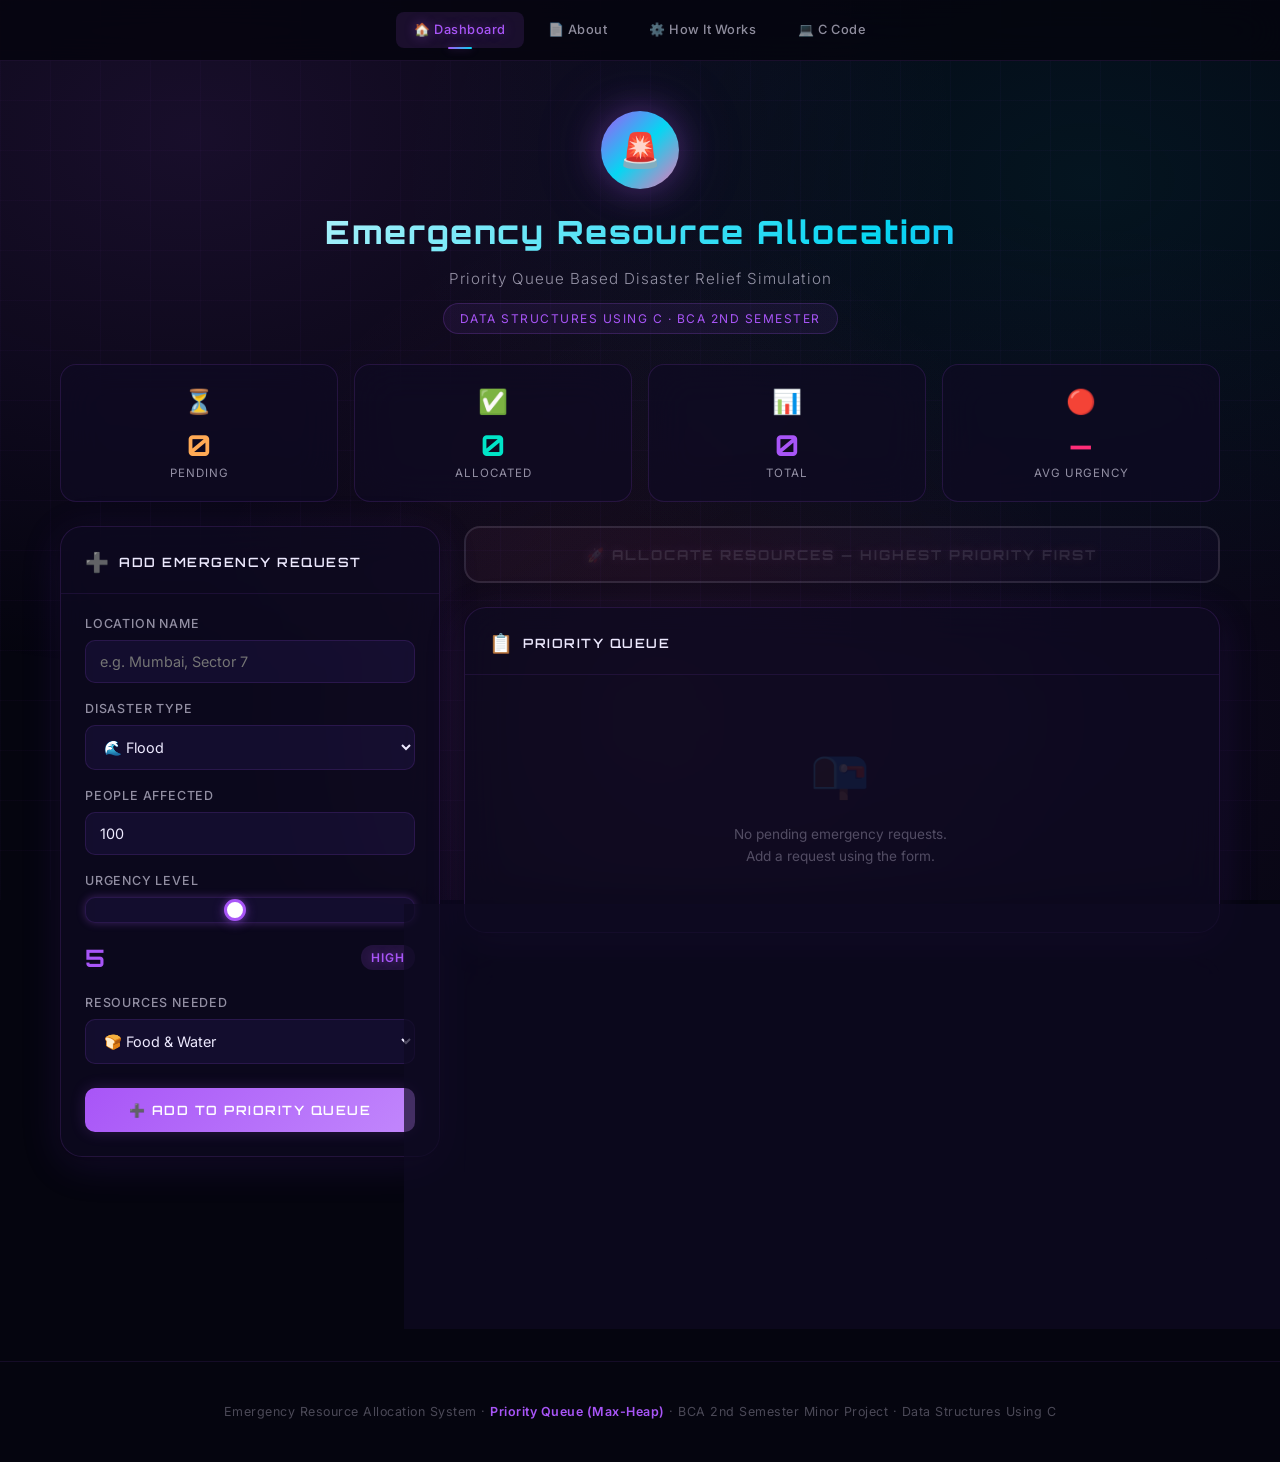
==== web/index.html @ 406c8898 "Initial commit" ====
<!DOCTYPE html>
<html lang="en">
<head>
    <meta charset="UTF-8">
    <meta name="viewport" content="width=device-width, initial-scale=1.0">
    <meta name="description" content="Emergency Resource Allocation System — A simulation using Priority Queue data structure to allocate disaster relief resources based on urgency.">
    <title>Emergency Resource Allocation System</title>
    <link rel="stylesheet" href="style.css">
    <link rel="icon" href="data:image/svg+xml,<svg xmlns='http://www.w3.org/2000/svg' viewBox='0 0 100 100'><text y='.9em' font-size='90'>🚨</text></svg>">
</head>
<body>
    <canvas id="cursorCanvas"></canvas>

    <!-- ===== Navbar ===== -->
    <nav class="navbar">
        <a href="index.html" class="navbar__link navbar__link--active">🏠 Dashboard</a>
        <a href="about.html" class="navbar__link">📄 About</a>
        <a href="how-it-works.html" class="navbar__link">⚙️ How It Works</a>
        <a href="code.html" class="navbar__link">💻 C Code</a>
    </nav>

    <!-- ===== Header ===== -->
    <header class="header">
        <div class="header__icon">🚨</div>
        <h1 class="header__title">Emergency Resource Allocation</h1>
        <p class="header__subtitle">Priority Queue Based Disaster Relief Simulation</p>
        <span class="header__badge">Data Structures Using C · BCA 2nd Semester</span>
    </header>

    <!-- ===== Main App ===== -->
    <main class="app">

        <!-- Stats Bar -->
        <section class="stats-bar" aria-label="Statistics">
            <div class="stat-card stat-card--pending">
                <div class="stat-card__icon">⏳</div>
                <div class="stat-card__value" id="statPending">0</div>
                <div class="stat-card__label">Pending</div>
            </div>
            <div class="stat-card stat-card--allocated">
                <div class="stat-card__icon">✅</div>
                <div class="stat-card__value" id="statAllocated">0</div>
                <div class="stat-card__label">Allocated</div>
            </div>
            <div class="stat-card stat-card--total">
                <div class="stat-card__icon">📊</div>
                <div class="stat-card__value" id="statTotal">0</div>
                <div class="stat-card__label">Total</div>
            </div>
            <div class="stat-card stat-card--urgency">
                <div class="stat-card__icon">🔴</div>
                <div class="stat-card__value" id="statAvgUrgency">—</div>
                <div class="stat-card__label">Avg Urgency</div>
            </div>
        </section>

        <!-- Main Grid -->
        <div class="grid">

            <!-- Left Column — Add Request Form -->
            <aside>
                <div class="card">
                    <div class="card__header">
                        <span class="card__header-icon">➕</span>
                        <h2 class="card__header-title">Add Emergency Request</h2>
                    </div>
                    <div class="card__body">
                        <form id="requestForm">
                            <div class="form-group">
                                <label for="location">Location Name</label>
                                <input type="text" id="location" placeholder="e.g. Mumbai, Sector 7" required>
                            </div>

                            <div class="form-group">
                                <label for="disasterType">Disaster Type</label>
                                <select id="disasterType" required>
                                    <option value="Flood">🌊 Flood</option>
                                    <option value="Earthquake">🏚️ Earthquake</option>
                                    <option value="Fire">🔥 Fire</option>
                                    <option value="Accident">🚨 Accident</option>
                                    <option value="Cyclone">🌀 Cyclone</option>
                                    <option value="Landslide">⛰️ Landslide</option>
                                </select>
                            </div>

                            <div class="form-group">
                                <label for="peopleAffected">People Affected</label>
                                <input type="number" id="peopleAffected" min="1" max="100000" value="100" required>
                            </div>

                            <div class="form-group">
                                <label for="urgency">Urgency Level</label>
                                <div class="urgency-slider-wrapper">
                                    <input type="range" id="urgency" class="urgency-slider" min="1" max="10" value="5">
                                    <div class="urgency-display">
                                        <span class="urgency-value" id="urgencyValue">5</span>
                                        <span class="urgency-label urgency-label--high" id="urgencyLabel">HIGH</span>
                                    </div>
                                </div>
                            </div>

                            <div class="form-group">
                                <label for="resourcesNeeded">Resources Needed</label>
                                <select id="resourcesNeeded" required>
                                    <option value="Food & Water">🍞 Food & Water</option>
                                    <option value="Medical Supplies">💊 Medical Supplies</option>
                                    <option value="Rescue Team">🚁 Rescue Team</option>
                                    <option value="Shelter">🏕️ Shelter</option>
                                    <option value="All Resources">📦 All Resources</option>
                                </select>
                            </div>

                            <button type="submit" class="btn-submit" id="submitBtn">
                                ➕ Add to Priority Queue
                            </button>
                        </form>
                    </div>
                </div>
            </aside>

            <!-- Right Column — Queue + Allocation -->
            <section>
                <!-- Allocate Button -->
                <div class="allocate-section">
                    <button class="btn-allocate" id="allocateBtn" disabled>
                        🚀 Allocate Resources — Highest Priority First
                    </button>
                </div>

                <!-- Priority Queue -->
                <div class="card" style="margin-bottom: 24px;">
                    <div class="card__header">
                        <span class="card__header-icon">📋</span>
                        <h2 class="card__header-title">Priority Queue</h2>
                    </div>
                    <div class="card__body">
                        <ul class="queue-list" id="queueList">
                            <!-- Rendered by JS -->
                        </ul>
                    </div>
                </div>

                <!-- Allocation History -->
                <div class="card">
                    <div class="card__header">
                        <span class="card__header-icon">📜</span>
                        <h2 class="card__header-title">Allocation History</h2>
                    </div>
                    <div class="card__body">
                        <ul class="history-list" id="historyList">
                            <!-- Rendered by JS -->
                        </ul>
                    </div>
                </div>
            </section>

        </div>
    </main>

    <!-- ===== Footer ===== -->
    <footer class="footer">
        <p class="footer__text">
            Emergency Resource Allocation System · 
            <span class="footer__highlight">Priority Queue (Max-Heap)</span> ·
            BCA 2nd Semester Minor Project · Data Structures Using C
        </p>
    </footer>

    <script src="script.js"></script>
    <script src="cursor.js"></script>
</body>
</html>
---- web/style.css ----
/* ============================================================
   EMERGENCY RESOURCE ALLOCATION SYSTEM
   Web Frontend — Neon Cyberpunk Design System
   ============================================================ */

@import url('https://fonts.googleapis.com/css2?family=Inter:wght@300;400;500;600;700&family=Orbitron:wght@400;500;600;700;800;900&display=swap');

/* ---- CSS Custom Properties ---- */
:root {
    /* Background */
    --bg-primary: #05050f;
    --bg-secondary: #0a0a1a;
    --bg-card: rgba(15, 10, 35, 0.7);
    --bg-card-hover: rgba(25, 15, 55, 0.85);
    --bg-glass: rgba(120, 80, 255, 0.04);
    --bg-input: rgba(120, 80, 255, 0.08);

    /* Accent Colors */
    --clr-critical: #ff2d78;
    --clr-critical-glow: rgba(255, 45, 120, 0.45);
    --clr-high: #ff6b9d;
    --clr-warning: #ffaa55;
    --clr-moderate: #e9c46a;
    --clr-safe: #00e5c8;
    --clr-low: #00ff88;
    --clr-info: #5b9dff;
    --clr-accent: #a855f7;
    --clr-accent-glow: rgba(168, 85, 247, 0.35);
    --clr-cyan: #06d6f2;
    --clr-cyan-glow: rgba(6, 214, 242, 0.3);
    --clr-neon-pink: #f472b6;

    /* Text */
    --text-primary: #ede9fe;
    --text-secondary: rgba(237, 233, 254, 0.6);
    --text-muted: rgba(237, 233, 254, 0.3);

    /* Borders */
    --border-subtle: rgba(168, 85, 247, 0.1);
    --border-card: rgba(168, 85, 247, 0.15);

    /* Misc */
    --radius-sm: 10px;
    --radius-md: 16px;
    --radius-lg: 22px;
    --shadow-card: 0 8px 40px rgba(100, 50, 200, 0.15), 0 2px 8px rgba(0,0,0,0.4);
    --transition: 0.3s cubic-bezier(0.4, 0, 0.2, 1);
}

/* ---- Reset ---- */
*, *::before, *::after {
    margin: 0;
    padding: 0;
    box-sizing: border-box;
}

html {
    scroll-behavior: smooth;
}

body {
    font-family: 'Inter', -apple-system, BlinkMacSystemFont, sans-serif;
    background: var(--bg-primary);
    color: var(--text-primary);
    min-height: 100vh;
    line-height: 1.6;
    overflow-x: hidden;
}

/* ---- Canvas Cursor Overlay ---- */
#cursorCanvas {
    position: fixed;
    top: 0;
    left: 0;
    width: 100%;
    height: 100%;
    z-index: 9999;
    pointer-events: none;
}

/* ---- Animated Background ---- */
body::before {
    content: '';
    position: fixed;
    top: 0; left: 0;
    width: 100%; height: 100%;
    background:
        radial-gradient(ellipse at 15% 15%, rgba(168, 85, 247, 0.12) 0%, transparent 50%),
        radial-gradient(ellipse at 85% 20%, rgba(6, 214, 242, 0.08) 0%, transparent 45%),
        radial-gradient(ellipse at 50% 80%, rgba(244, 114, 182, 0.07) 0%, transparent 50%),
        radial-gradient(ellipse at 80% 80%, rgba(168, 85, 247, 0.06) 0%, transparent 50%);
    pointer-events: none;
    z-index: 0;
    animation: bgPulse 8s ease-in-out infinite alternate;
}

@keyframes bgPulse {
    0% { opacity: 0.8; }
    100% { opacity: 1; }
}

/* Grid overlay */
body::after {
    content: '';
    position: fixed;
    top: 0; left: 0;
    width: 100%; height: 100%;
    background-image:
        linear-gradient(rgba(168,85,247,0.03) 1px, transparent 1px),
        linear-gradient(90deg, rgba(168,85,247,0.03) 1px, transparent 1px);
    background-size: 50px 50px;
    pointer-events: none;
    z-index: 0;
}

/* ---- Header ---- */
.header {
    position: relative;
    z-index: 1;
    text-align: center;
    padding: 50px 20px 30px;
}

.header__icon {
    display: inline-flex;
    align-items: center;
    justify-content: center;
    width: 78px;
    height: 78px;
    border-radius: 50%;
    background: linear-gradient(135deg, var(--clr-accent), var(--clr-cyan), var(--clr-neon-pink));
    font-size: 34px;
    margin-bottom: 18px;
    animation: pulse-icon 2.5s ease-in-out infinite;
    box-shadow: 0 0 35px var(--clr-accent-glow), 0 0 80px rgba(168,85,247,0.15);
}

@keyframes pulse-icon {
    0%, 100% { transform: scale(1); box-shadow: 0 0 35px var(--clr-accent-glow); }
    50% { transform: scale(1.1); box-shadow: 0 0 60px var(--clr-accent-glow), 0 0 100px rgba(6,214,242,0.15); }
}

.header__title {
    font-family: 'Orbitron', monospace;
    font-size: 2rem;
    font-weight: 800;
    letter-spacing: 2px;
    background: linear-gradient(135deg, #fff 0%, var(--clr-cyan) 35%, var(--clr-accent) 65%, var(--clr-neon-pink) 100%);
    background-size: 200% auto;
    -webkit-background-clip: text;
    -webkit-text-fill-color: transparent;
    background-clip: text;
    animation: titleShimmer 4s ease-in-out infinite alternate;
    margin-bottom: 8px;
}

@keyframes titleShimmer {
    0% { background-position: 0% center; }
    100% { background-position: 200% center; }
}

.header__subtitle {
    font-size: 0.95rem;
    color: var(--text-secondary);
    font-weight: 300;
    letter-spacing: 1px;
}

.header__badge {
    display: inline-block;
    margin-top: 12px;
    padding: 5px 16px;
    border-radius: 20px;
    background: rgba(168, 85, 247, 0.08);
    border: 1px solid rgba(168, 85, 247, 0.2);
    font-size: 0.75rem;
    color: var(--clr-accent);
    letter-spacing: 1.5px;
    text-transform: uppercase;
}

/* ---- Navbar ---- */
.navbar {
    position: sticky;
    top: 0;
    z-index: 100;
    display: flex;
    align-items: center;
    justify-content: center;
    gap: 6px;
    padding: 12px 20px;
    background: rgba(5, 5, 15, 0.85);
    backdrop-filter: blur(20px);
    -webkit-backdrop-filter: blur(20px);
    border-bottom: 1px solid rgba(168, 85, 247, 0.12);
}

.navbar__link {
    text-decoration: none;
    font-family: 'Inter', sans-serif;
    font-size: 0.8rem;
    font-weight: 500;
    color: var(--text-secondary);
    padding: 8px 18px;
    border-radius: 8px;
    transition: var(--transition);
    letter-spacing: 0.5px;
    position: relative;
}

.navbar__link:hover {
    color: var(--clr-cyan);
    background: rgba(6, 214, 242, 0.06);
    text-shadow: 0 0 12px rgba(6, 214, 242, 0.3);
}

.navbar__link--active {
    color: var(--clr-accent);
    background: rgba(168, 85, 247, 0.12);
    text-shadow: 0 0 12px var(--clr-accent-glow);
}

.navbar__link--active::after {
    content: '';
    position: absolute;
    bottom: -1px;
    left: 50%;
    transform: translateX(-50%);
    width: 24px;
    height: 2px;
    background: linear-gradient(90deg, var(--clr-accent), var(--clr-cyan));
    border-radius: 1px;
    box-shadow: 0 0 8px var(--clr-accent-glow);
}

/* ---- Layout ---- */
.app {
    position: relative;
    z-index: 1;
    max-width: 1200px;
    margin: 0 auto;
    padding: 0 20px 60px;
}

/* ---- Content Pages Layout ---- */
.page-content {
    position: relative;
    z-index: 1;
    max-width: 900px;
    margin: 0 auto;
    padding: 40px 20px 60px;
}

.page-content h2 {
    font-family: 'Orbitron', monospace;
    font-size: 1.1rem;
    font-weight: 700;
    letter-spacing: 1.5px;
    color: var(--clr-accent);
    margin-bottom: 16px;
    margin-top: 40px;
    text-transform: uppercase;
    text-shadow: 0 0 20px var(--clr-accent-glow);
}

.page-content h2:first-of-type {
    margin-top: 0;
}

.page-content h3 {
    font-family: 'Orbitron', monospace;
    font-size: 0.85rem;
    font-weight: 600;
    letter-spacing: 1px;
    color: var(--text-primary);
    margin-bottom: 10px;
    margin-top: 28px;
}

.page-content p {
    color: var(--text-secondary);
    font-size: 0.92rem;
    line-height: 1.8;
    margin-bottom: 16px;
}

.page-content ul, .page-content ol {
    color: var(--text-secondary);
    font-size: 0.9rem;
    line-height: 1.9;
    margin-bottom: 16px;
    padding-left: 24px;
}

.page-content li {
    margin-bottom: 6px;
}

.page-content strong {
    color: var(--text-primary);
}

/* Info Grid (for about page) */
.info-grid {
    display: grid;
    grid-template-columns: repeat(auto-fit, minmax(240px, 1fr));
    gap: 16px;
    margin: 24px 0;
}

.info-card {
    background: var(--bg-card);
    border: 1px solid var(--border-card);
    border-radius: var(--radius-md);
    padding: 24px;
    backdrop-filter: blur(20px);
    transition: var(--transition);
}

.info-card:hover {
    transform: translateY(-4px);
    border-color: rgba(168, 85, 247, 0.3);
    box-shadow: 0 12px 40px rgba(168, 85, 247, 0.12), 0 0 20px rgba(6, 214, 242, 0.06);
}

.info-card__icon {
    font-size: 2rem;
    margin-bottom: 12px;
}

.info-card__title {
    font-family: 'Orbitron', monospace;
    font-size: 0.75rem;
    font-weight: 600;
    letter-spacing: 1px;
    text-transform: uppercase;
    color: var(--text-primary);
    margin-bottom: 8px;
}

.info-card__text {
    font-size: 0.82rem;
    color: var(--text-secondary);
    line-height: 1.6;
}

/* Diagram / Visual Blocks */
.diagram-block {
    background: var(--bg-card);
    border: 1px solid var(--border-card);
    border-radius: var(--radius-lg);
    padding: 30px;
    margin: 24px 0;
    backdrop-filter: blur(20px);
    overflow-x: auto;
}

.diagram-block__title {
    font-family: 'Orbitron', monospace;
    font-size: 0.75rem;
    font-weight: 600;
    letter-spacing: 1.5px;
    text-transform: uppercase;
    color: var(--clr-cyan);
    text-shadow: 0 0 12px var(--clr-cyan-glow);
    margin-bottom: 20px;
    text-align: center;
}

/* Heap tree visual */
.heap-visual {
    display: flex;
    flex-direction: column;
    align-items: center;
    gap: 8px;
}

.heap-row {
    display: flex;
    justify-content: center;
    gap: 16px;
}

.heap-node {
    width: 52px;
    height: 52px;
    border-radius: 50%;
    display: flex;
    align-items: center;
    justify-content: center;
    font-family: 'Orbitron', monospace;
    font-size: 1rem;
    font-weight: 700;
    border: 2px solid;
    transition: var(--transition);
}

.heap-node--critical {
    background: rgba(255, 45, 85, 0.15);
    border-color: var(--clr-critical);
    color: var(--clr-critical);
}

.heap-node--high {
    background: rgba(255, 107, 53, 0.15);
    border-color: var(--clr-high);
    color: var(--clr-high);
}

.heap-node--moderate {
    background: rgba(233, 196, 106, 0.15);
    border-color: var(--clr-moderate);
    color: var(--clr-moderate);
}

.heap-node--low {
    background: rgba(56, 176, 0, 0.15);
    border-color: var(--clr-low);
    color: var(--clr-low);
}

.heap-connector {
    text-align: center;
    color: var(--text-muted);
    font-size: 0.8rem;
    letter-spacing: 4px;
}

/* Step cards (how-it-works) */
.steps {
    display: flex;
    flex-direction: column;
    gap: 16px;
    margin: 24px 0;
}

.step {
    display: flex;
    gap: 16px;
    align-items: flex-start;
    padding: 20px;
    background: var(--bg-card);
    border: 1px solid var(--border-card);
    border-radius: var(--radius-md);
    backdrop-filter: blur(20px);
    transition: var(--transition);
}

.step:hover {
    border-color: rgba(255, 255, 255, 0.12);
    transform: translateX(4px);
}

.step__number {
    font-family: 'Orbitron', monospace;
    font-size: 0.85rem;
    font-weight: 700;
    width: 38px;
    height: 38px;
    display: flex;
    align-items: center;
    justify-content: center;
    border-radius: 50%;
    background: rgba(168, 85, 247, 0.15);
    color: var(--clr-accent);
    flex-shrink: 0;
    border: 1px solid rgba(168, 85, 247, 0.3);
    box-shadow: 0 0 10px rgba(168, 85, 247, 0.15);
}

.step__content h4 {
    font-size: 0.9rem;
    font-weight: 600;
    color: var(--text-primary);
    margin-bottom: 4px;
}

.step__content p {
    font-size: 0.82rem;
    color: var(--text-secondary);
    margin-bottom: 0;
}

/* Complexity Table */
.complexity-table {
    width: 100%;
    border-collapse: collapse;
    margin: 20px 0;
    font-size: 0.85rem;
}

.complexity-table th {
    font-family: 'Orbitron', monospace;
    font-size: 0.7rem;
    font-weight: 600;
    letter-spacing: 1px;
    text-transform: uppercase;
    color: var(--clr-cyan);
    text-align: left;
    padding: 12px 16px;
    border-bottom: 1px solid rgba(6, 214, 242, 0.15);
    background: rgba(6, 214, 242, 0.05);
}

.complexity-table td {
    padding: 11px 16px;
    border-bottom: 1px solid var(--border-subtle);
    color: var(--text-secondary);
}

.complexity-table tr:hover td {
    background: rgba(168, 85, 247, 0.04);
    color: var(--text-primary);
}

.complexity-table code {
    font-family: 'Fira Code', 'Consolas', monospace;
    background: rgba(168, 85, 247, 0.12);
    padding: 2px 8px;
    border-radius: 4px;
    font-size: 0.82rem;
    color: var(--clr-accent);
}

/* Code Block */
.code-block {
    background: rgba(10, 10, 20, 0.8);
    border: 1px solid var(--border-card);
    border-radius: var(--radius-md);
    margin: 20px 0;
    overflow: hidden;
}

.code-block__header {
    display: flex;
    align-items: center;
    justify-content: space-between;
    padding: 10px 16px;
    background: rgba(255, 255, 255, 0.03);
    border-bottom: 1px solid var(--border-subtle);
}

.code-block__filename {
    font-family: 'Fira Code', 'Consolas', monospace;
    font-size: 0.75rem;
    color: var(--text-secondary);
}

.code-block__lang {
    font-family: 'Orbitron', monospace;
    font-size: 0.6rem;
    font-weight: 600;
    letter-spacing: 1px;
    text-transform: uppercase;
    color: var(--clr-cyan);
    padding: 2px 8px;
    border-radius: 4px;
    background: rgba(6, 214, 242, 0.1);
}

.code-block pre {
    padding: 20px;
    overflow-x: auto;
    font-family: 'Fira Code', 'Consolas', 'Courier New', monospace;
    font-size: 0.78rem;
    line-height: 1.7;
    color: var(--text-secondary);
    tab-size: 4;
}

.code-block pre::-webkit-scrollbar { height: 4px; }
.code-block pre::-webkit-scrollbar-track { background: transparent; }
.code-block pre::-webkit-scrollbar-thumb { background: var(--border-card); border-radius: 2px; }

/* Syntax highlighting (basic) */
.code-block .kw  { color: #c792ea; }  /* keywords */
.code-block .fn  { color: #82aaff; }  /* functions */
.code-block .str { color: #c3e88d; }  /* strings */
.code-block .num { color: #f78c6c; }  /* numbers */
.code-block .cm  { color: #546e7a; }  /* comments */
.code-block .tp  { color: #ffcb6b; }  /* types */
.code-block .pp  { color: #89ddff; }  /* preprocessor */

/* CTA Link button */
.btn-cta {
    display: inline-flex;
    align-items: center;
    gap: 8px;
    padding: 12px 24px;
    background: linear-gradient(135deg, var(--clr-accent), var(--clr-neon-pink));
    color: #fff;
    text-decoration: none;
    border-radius: var(--radius-sm);
    font-family: 'Orbitron', monospace;
    font-size: 0.75rem;
    font-weight: 600;
    letter-spacing: 1.5px;
    text-transform: uppercase;
    transition: var(--transition);
    margin-top: 12px;
    box-shadow: 0 0 15px rgba(168, 85, 247, 0.2);
}

.btn-cta:hover {
    transform: translateY(-3px);
    box-shadow: 0 6px 30px var(--clr-accent-glow), 0 0 20px rgba(168, 85, 247, 0.2);
}

/* Divider */
.divider {
    height: 1px;
    background: var(--border-subtle);
    margin: 36px 0;
}

.grid {
    display: grid;
    grid-template-columns: 380px 1fr;
    gap: 24px;
    align-items: start;
}

/* ---- Cards ---- */
.card {
    background: var(--bg-card);
    border: 1px solid var(--border-card);
    border-radius: var(--radius-lg);
    backdrop-filter: blur(20px);
    -webkit-backdrop-filter: blur(20px);
    box-shadow: var(--shadow-card);
    overflow: hidden;
    transition: var(--transition);
}

.card:hover {
    background: var(--bg-card-hover);
    border-color: rgba(168, 85, 247, 0.25);
    box-shadow: 0 10px 50px rgba(168, 85, 247, 0.1), 0 0 15px rgba(6, 214, 242, 0.04);
}

.card__header {
    display: flex;
    align-items: center;
    gap: 10px;
    padding: 20px 24px 16px;
    border-bottom: 1px solid var(--border-subtle);
}

.card__header-icon {
    font-size: 1.2rem;
}

.card__header-title {
    font-family: 'Orbitron', monospace;
    font-size: 0.8rem;
    font-weight: 600;
    letter-spacing: 1.5px;
    text-transform: uppercase;
    color: var(--text-primary);
}

.card__body {
    padding: 20px 24px 24px;
}

/* ---- Stats Bar ---- */
.stats-bar {
    display: grid;
    grid-template-columns: repeat(4, 1fr);
    gap: 16px;
    margin-bottom: 24px;
}

.stat-card {
    background: var(--bg-card);
    border: 1px solid var(--border-card);
    border-radius: var(--radius-md);
    padding: 18px;
    text-align: center;
    backdrop-filter: blur(20px);
    transition: var(--transition);
}

.stat-card:hover {
    transform: translateY(-3px);
    border-color: rgba(168, 85, 247, 0.25);
    box-shadow: 0 8px 30px rgba(168, 85, 247, 0.1);
}

.stat-card__icon {
    font-size: 1.5rem;
    margin-bottom: 6px;
}

.stat-card__value {
    font-family: 'Orbitron', monospace;
    font-size: 1.8rem;
    font-weight: 700;
    line-height: 1.2;
}

.stat-card__label {
    font-size: 0.72rem;
    color: var(--text-secondary);
    text-transform: uppercase;
    letter-spacing: 1px;
    margin-top: 2px;
}

.stat-card--pending .stat-card__value { color: var(--clr-warning); }
.stat-card--allocated .stat-card__value { color: var(--clr-safe); }
.stat-card--total .stat-card__value { color: var(--clr-accent); }
.stat-card--urgency .stat-card__value { color: var(--clr-critical); }

/* ---- Form ---- */
.form-group {
    margin-bottom: 16px;
}

.form-group label {
    display: block;
    font-size: 0.78rem;
    font-weight: 500;
    color: var(--text-secondary);
    margin-bottom: 6px;
    text-transform: uppercase;
    letter-spacing: 0.8px;
}

.form-group input,
.form-group select {
    width: 100%;
    padding: 12px 14px;
    background: var(--bg-input);
    border: 1px solid var(--border-card);
    border-radius: var(--radius-sm);
    color: var(--text-primary);
    font-family: 'Inter', sans-serif;
    font-size: 0.9rem;
    transition: var(--transition);
    outline: none;
}

.form-group input:focus,
.form-group select:focus {
    border-color: var(--clr-accent);
    box-shadow: 0 0 0 3px var(--clr-accent-glow), 0 0 15px rgba(168, 85, 247, 0.15);
    background: rgba(168, 85, 247, 0.06);
}

.form-group select option {
    background: #0f0a23;
    color: var(--text-primary);
}

/* Urgency Slider */
.urgency-slider-wrapper {
    position: relative;
}

.urgency-slider {
    -webkit-appearance: none;
    appearance: none;
    width: 100%;
    height: 8px;
    border-radius: 4px;
    background: linear-gradient(to right, var(--clr-cyan), var(--clr-accent), var(--clr-neon-pink), var(--clr-critical));
    outline: none;
    cursor: pointer;
    box-shadow: 0 0 8px rgba(168, 85, 247, 0.3);
}

.urgency-slider::-webkit-slider-thumb {
    -webkit-appearance: none;
    appearance: none;
    width: 22px;
    height: 22px;
    border-radius: 50%;
    background: #fff;
    border: 3px solid var(--clr-accent);
    cursor: pointer;
    box-shadow: 0 2px 12px rgba(168, 85, 247, 0.4), 0 0 6px rgba(168,85,247,0.3);
    transition: var(--transition);
}

.urgency-slider::-webkit-slider-thumb:hover {
    transform: scale(1.15);
}

.urgency-slider::-moz-range-thumb {
    width: 22px;
    height: 22px;
    border-radius: 50%;
    background: #fff;
    border: 3px solid var(--clr-accent);
    cursor: pointer;
}

.urgency-display {
    display: flex;
    justify-content: space-between;
    align-items: center;
    margin-top: 8px;
}

.urgency-value {
    font-family: 'Orbitron', monospace;
    font-size: 1.5rem;
    font-weight: 700;
    transition: color 0.2s;
}

.urgency-label {
    font-size: 0.75rem;
    font-weight: 600;
    padding: 3px 10px;
    border-radius: 12px;
    text-transform: uppercase;
    letter-spacing: 1px;
}

.urgency-label--critical { background: rgba(255,45,120,0.15); color: var(--clr-critical); text-shadow: 0 0 8px var(--clr-critical-glow); }
.urgency-label--high { background: rgba(168,85,247,0.15); color: var(--clr-accent); text-shadow: 0 0 8px var(--clr-accent-glow); }
.urgency-label--moderate { background: rgba(233,196,106,0.15); color: var(--clr-moderate); }
.urgency-label--low { background: rgba(6,214,242,0.15); color: var(--clr-cyan); text-shadow: 0 0 8px var(--clr-cyan-glow); }

/* Submit button */
.btn-submit {
    width: 100%;
    padding: 14px;
    border: none;
    border-radius: var(--radius-sm);
    background: linear-gradient(135deg, var(--clr-accent), #c084fc, var(--clr-neon-pink));
    background-size: 200% auto;
    color: #fff;
    font-family: 'Orbitron', monospace;
    font-size: 0.8rem;
    font-weight: 600;
    letter-spacing: 1.5px;
    text-transform: uppercase;
    cursor: pointer;
    transition: var(--transition);
    margin-top: 8px;
    box-shadow: 0 0 15px rgba(168, 85, 247, 0.2);
}

.btn-submit:hover {
    transform: translateY(-2px);
    box-shadow: 0 6px 30px var(--clr-accent-glow), 0 0 20px rgba(168, 85, 247, 0.2);
    background-position: right center;
}

.btn-submit:active {
    transform: translateY(0);
}

/* ---- Allocate Button ---- */
.allocate-section {
    margin-bottom: 24px;
}

.btn-allocate {
    width: 100%;
    padding: 18px;
    border: 2px solid var(--clr-neon-pink);
    border-radius: var(--radius-md);
    background: linear-gradient(135deg, rgba(244, 114, 182, 0.12), rgba(168, 85, 247, 0.08));
    color: var(--clr-neon-pink);
    font-family: 'Orbitron', monospace;
    font-size: 0.85rem;
    font-weight: 700;
    letter-spacing: 2px;
    text-transform: uppercase;
    cursor: pointer;
    transition: var(--transition);
    position: relative;
    overflow: hidden;
    text-shadow: 0 0 10px rgba(244, 114, 182, 0.3);
}

.btn-allocate::before {
    content: '';
    position: absolute;
    top: 0; left: -100%;
    width: 100%; height: 100%;
    background: linear-gradient(90deg, transparent, rgba(168,85,247,0.15), transparent);
    transition: 0.5s;
}

.btn-allocate:hover::before {
    left: 100%;
}

.btn-allocate:hover {
    background: linear-gradient(135deg, rgba(244, 114, 182, 0.2), rgba(168, 85, 247, 0.15));
    box-shadow: 0 0 30px rgba(244, 114, 182, 0.2), 0 0 60px rgba(168, 85, 247, 0.1);
    transform: translateY(-2px);
}

.btn-allocate:disabled {
    opacity: 0.4;
    cursor: not-allowed;
    border-color: var(--text-muted);
    color: var(--text-muted);
}

.btn-allocate:disabled:hover {
    transform: none;
    box-shadow: none;
    background: linear-gradient(135deg, rgba(244, 114, 182, 0.12), rgba(168, 85, 247, 0.08));
}

/* ---- Queue List ---- */
.queue-list {
    list-style: none;
    display: flex;
    flex-direction: column;
    gap: 10px;
    max-height: 500px;
    overflow-y: auto;
    padding-right: 4px;
}

.queue-list::-webkit-scrollbar { width: 4px; }
.queue-list::-webkit-scrollbar-track { background: transparent; }
.queue-list::-webkit-scrollbar-thumb { background: var(--border-card); border-radius: 2px; }

.queue-item {
    display: flex;
    align-items: center;
    gap: 14px;
    padding: 14px 16px;
    background: var(--bg-glass);
    border: 1px solid var(--border-card);
    border-radius: var(--radius-sm);
    transition: var(--transition);
    animation: slideIn 0.4s cubic-bezier(0.4, 0, 0.2, 1);
}

@keyframes slideIn {
    from { opacity: 0; transform: translateX(-20px); }
    to { opacity: 1; transform: translateX(0); }
}

.queue-item:hover {
    background: rgba(168, 85, 247, 0.06);
    border-color: rgba(168, 85, 247, 0.2);
}

.queue-item__rank {
    font-family: 'Orbitron', monospace;
    font-size: 0.75rem;
    font-weight: 700;
    width: 28px;
    height: 28px;
    display: flex;
    align-items: center;
    justify-content: center;
    border-radius: 50%;
    background: var(--bg-input);
    color: var(--text-secondary);
    flex-shrink: 0;
}

.queue-item__urgency-dot {
    width: 10px;
    height: 10px;
    border-radius: 50%;
    flex-shrink: 0;
}

.queue-item__urgency-dot--critical {
    background: var(--clr-critical);
    box-shadow: 0 0 8px var(--clr-critical-glow);
    animation: dot-pulse 1.5s ease-in-out infinite;
}

@keyframes dot-pulse {
    0%, 100% { box-shadow: 0 0 8px var(--clr-critical-glow); }
    50% { box-shadow: 0 0 16px var(--clr-critical-glow); }
}

.queue-item__urgency-dot--high {
    background: var(--clr-high);
    box-shadow: 0 0 6px rgba(255,107,53,0.3);
}

.queue-item__urgency-dot--moderate {
    background: var(--clr-moderate);
}

.queue-item__urgency-dot--low {
    background: var(--clr-low);
}

.queue-item__info {
    flex: 1;
    min-width: 0;
}

.queue-item__location {
    font-weight: 600;
    font-size: 0.9rem;
    margin-bottom: 2px;
}

.queue-item__meta {
    font-size: 0.75rem;
    color: var(--text-secondary);
}

.queue-item__urgency-badge {
    font-family: 'Orbitron', monospace;
    font-size: 0.85rem;
    font-weight: 700;
    flex-shrink: 0;
}

/* Allocated item animation */
.queue-item--removing {
    animation: flyOut 0.5s cubic-bezier(0.4, 0, 0.2, 1) forwards;
}

@keyframes flyOut {
    to { opacity: 0; transform: translateX(40px) scale(0.95); }
}

/* Empty state */
.empty-state {
    text-align: center;
    padding: 40px 20px;
    color: var(--text-muted);
}

.empty-state__icon {
    font-size: 3rem;
    margin-bottom: 12px;
    opacity: 0.4;
}

.empty-state__text {
    font-size: 0.85rem;
}

/* ---- History ---- */
.history-list {
    list-style: none;
    display: flex;
    flex-direction: column;
    gap: 8px;
    max-height: 300px;
    overflow-y: auto;
    padding-right: 4px;
}

.history-list::-webkit-scrollbar { width: 4px; }
.history-list::-webkit-scrollbar-track { background: transparent; }
.history-list::-webkit-scrollbar-thumb { background: var(--border-card); border-radius: 2px; }

.history-item {
    display: flex;
    align-items: center;
    gap: 12px;
    padding: 12px 14px;
    background: rgba(0, 229, 200, 0.04);
    border: 1px solid rgba(0, 229, 200, 0.12);
    border-radius: var(--radius-sm);
    animation: slideIn 0.4s cubic-bezier(0.4, 0, 0.2, 1);
}

.history-item__order {
    font-family: 'Orbitron', monospace;
    font-size: 0.7rem;
    font-weight: 700;
    color: var(--clr-safe);
    width: 26px;
    height: 26px;
    display: flex;
    align-items: center;
    justify-content: center;
    border-radius: 50%;
    background: rgba(0, 229, 200, 0.12);
    flex-shrink: 0;
}

.history-item__info {
    flex: 1;
    min-width: 0;
}

.history-item__location {
    font-weight: 500;
    font-size: 0.85rem;
}

.history-item__meta {
    font-size: 0.72rem;
    color: var(--text-secondary);
}

.history-item__check {
    color: var(--clr-safe);
    font-size: 1.1rem;
}

/* ---- Toast Notification ---- */
.toast {
    position: fixed;
    bottom: 30px;
    right: 30px;
    padding: 16px 24px;
    border-radius: var(--radius-sm);
    color: #fff;
    font-weight: 500;
    font-size: 0.85rem;
    z-index: 1000;
    animation: toastIn 0.4s ease, toastOut 0.4s ease 2.6s forwards;
    box-shadow: 0 10px 30px rgba(0,0,0,0.4);
}

.toast--success {
    background: linear-gradient(135deg, var(--clr-accent), #c084fc);
    box-shadow: 0 10px 30px rgba(168, 85, 247, 0.3);
}

.toast--allocate {
    background: linear-gradient(135deg, var(--clr-neon-pink), var(--clr-cyan));
    box-shadow: 0 10px 30px rgba(244, 114, 182, 0.3);
}

@keyframes toastIn {
    from { opacity: 0; transform: translateY(20px); }
    to { opacity: 1; transform: translateY(0); }
}

@keyframes toastOut {
    from { opacity: 1; transform: translateY(0); }
    to { opacity: 0; transform: translateY(20px); }
}

/* ---- Footer ---- */
.footer {
    position: relative;
    z-index: 1;
    text-align: center;
    padding: 40px 20px;
    border-top: 1px solid rgba(168, 85, 247, 0.1);
    margin-top: 40px;
}

.footer__text {
    font-size: 0.78rem;
    color: var(--text-muted);
    letter-spacing: 0.5px;
}

.footer__highlight {
    color: var(--clr-accent);
    font-weight: 600;
}

/* ---- Responsive ---- */
@media (max-width: 860px) {
    .grid {
        grid-template-columns: 1fr;
    }

    .stats-bar {
        grid-template-columns: repeat(2, 1fr);
    }

    .header__title {
        font-size: 1.5rem;
    }
}

@media (max-width: 500px) {
    .stats-bar {
        grid-template-columns: 1fr 1fr;
        gap: 10px;
    }

    .stat-card { padding: 14px 10px; }
    .stat-card__value { font-size: 1.4rem; }
    .header__title { font-size: 1.2rem; }
    .card__body { padding: 16px; }
}
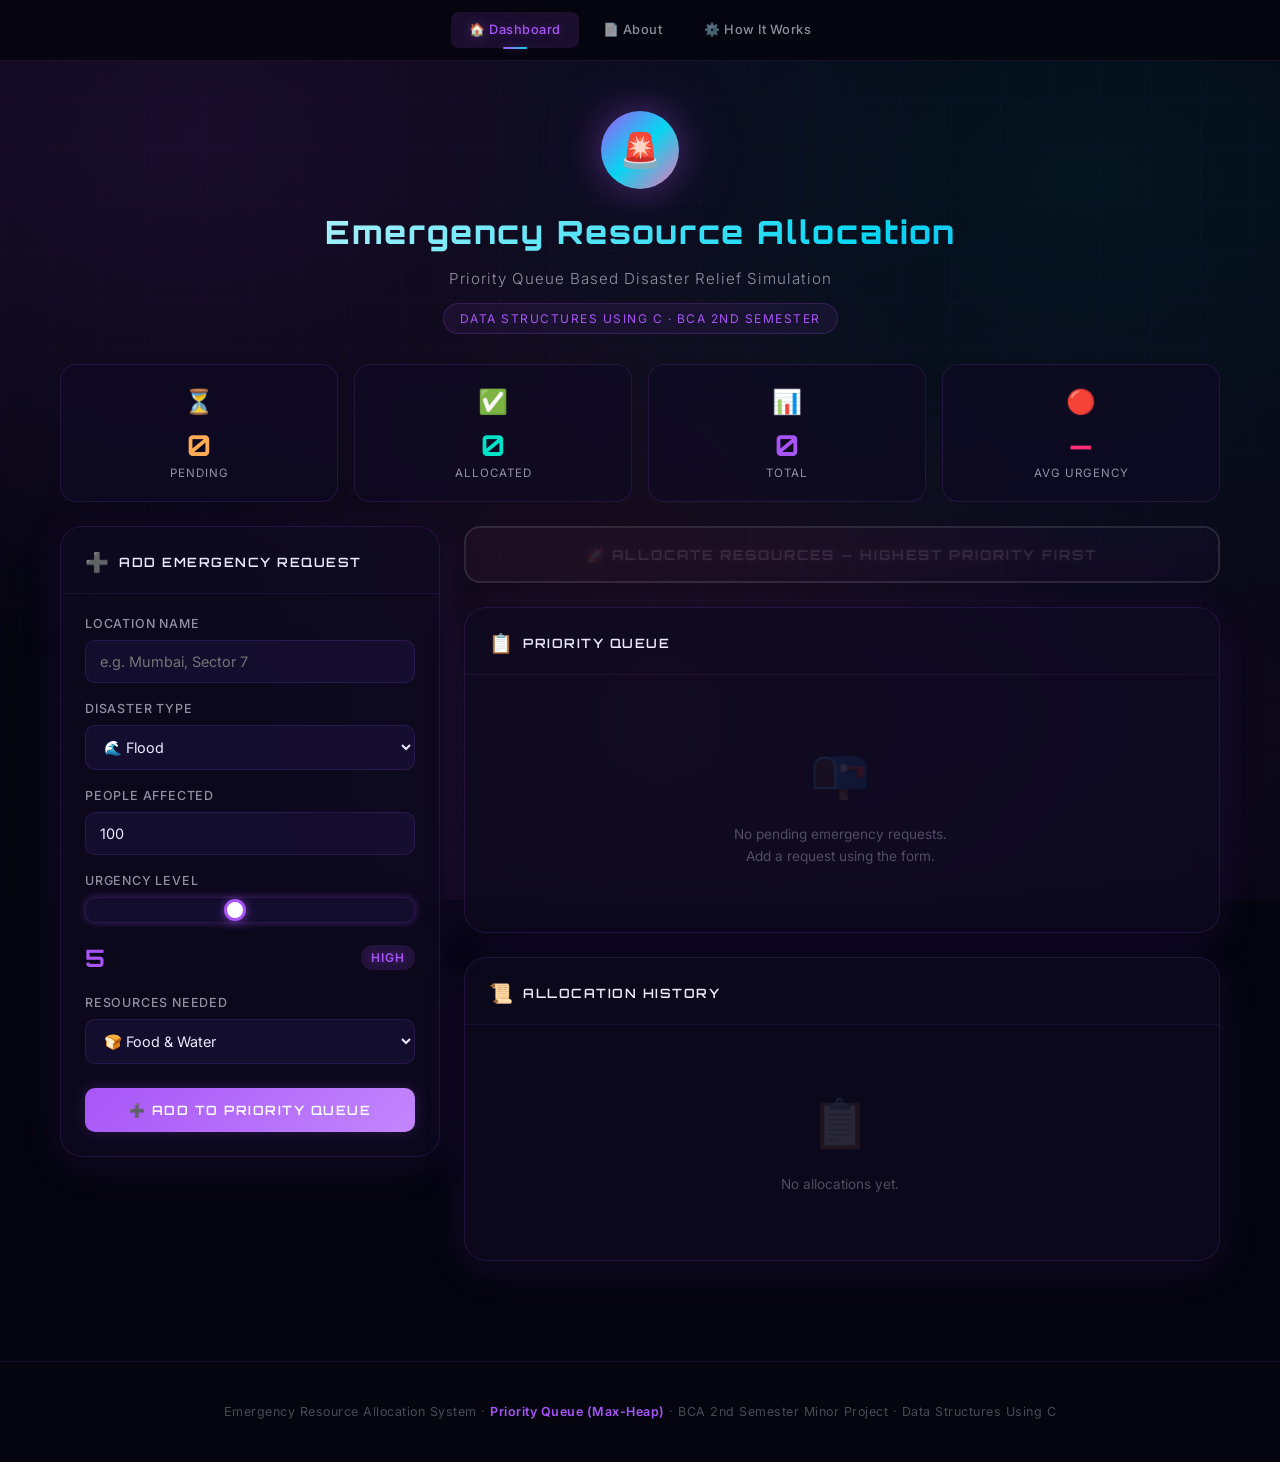
==== commit c38eaa91: "Updated" ====
--- a/web/index.html
+++ b/web/index.html
@@ -16,7 +16,6 @@
         <a href="index.html" class="navbar__link navbar__link--active">🏠 Dashboard</a>
         <a href="about.html" class="navbar__link">📄 About</a>
         <a href="how-it-works.html" class="navbar__link">⚙️ How It Works</a>
-        <a href="code.html" class="navbar__link">💻 C Code</a>
     </nav>
 
     <!-- ===== Header ===== -->
